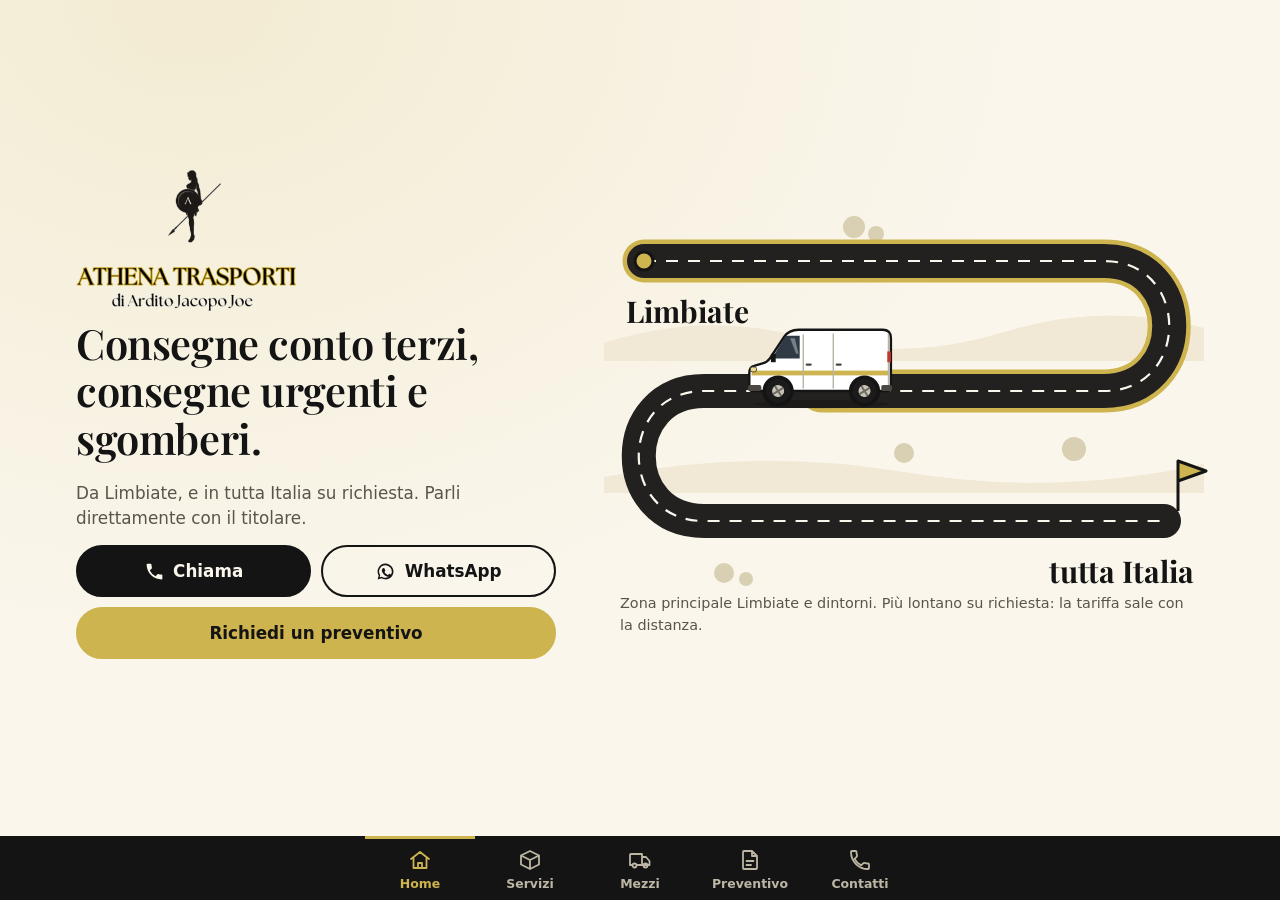
==== index.html @ 9a7c6301 "preventivo: il modulo va alla porta di JJA-VIS (nome, telefono o mail, consenso); se la porta non ri" ====
<!doctype html>
<html lang="it">
<head>
<meta charset="utf-8">
<meta name="viewport" content="width=device-width, initial-scale=1">
<title>Athena Trasporti — consegne, urgenze e sgomberi da Limbiate (MB)</title>
<meta name="description" content="Athena Trasporti di Ardito Jacopo Joe, Limbiate (MB): consegne conto terzi, consegne urgenti e sgomberi. Limbiate e dintorni; in tutta Italia su richiesta, sempre con preventivo. Chiama o scrivi su WhatsApp al 377 594 7995.">
<meta name="theme-color" content="#faf6ec">
<link rel="icon" href="img/icona-32.png" sizes="32x32" type="image/png">
<link rel="apple-touch-icon" href="img/icona-180.png">
<link rel="preload" href="font/playfair-display.woff2" as="font" type="font/woff2" crossorigin>
<link rel="stylesheet" href="css/stile.css">

<meta property="og:type" content="website">
<meta property="og:locale" content="it_IT">
<meta property="og:site_name" content="Athena Trasporti">
<meta property="og:title" content="Athena Trasporti — consegne, urgenze e sgomberi da Limbiate (MB)">
<meta property="og:description" content="Consegne conto terzi, consegne urgenti e sgomberi. Limbiate e dintorni; in tutta Italia su richiesta, con preventivo.">
<meta property="og:url" content="https://jjoeboy93.github.io/athena-trasporti/">
<meta property="og:image" content="https://jjoeboy93.github.io/athena-trasporti/img/logo.png">
<meta property="og:image:width" content="781">
<meta property="og:image:height" content="503">
<meta property="og:image:alt" content="Logo di Athena Trasporti di Ardito Jacopo Joe">

<script type="application/ld+json">
{
  "@context": "https://schema.org",
  "@type": "LocalBusiness",
  "name": "Athena Trasporti di Ardito Jacopo Joe",
  "alternateName": "Athena Trasporti",
  "description": "Consegne conto terzi, consegne urgenti e sgomberi. Zona principale Limbiate e dintorni; in tutta Italia su richiesta, con preventivo.",
  "url": "https://jjoeboy93.github.io/athena-trasporti/",
  "logo": "https://jjoeboy93.github.io/athena-trasporti/img/logo.png",
  "image": "https://jjoeboy93.github.io/athena-trasporti/img/mezzi-sprinter-panda.jpg",
  "telephone": "+39 377 594 7995",
  "email": "jja.athenatrasporti@gmail.com",
  "vatID": "09546240962",
  "founder": { "@type": "Person", "name": "Jacopo Joe Ardito" },
  "address": {
    "@type": "PostalAddress",
    "addressLocality": "Limbiate",
    "addressRegion": "MB",
    "addressCountry": "IT"
  },
  "areaServed": { "@type": "Country", "name": "Italia" },
  "knowsLanguage": "it"
}
</script>
<script>document.documentElement.classList.add("js");</script>
</head>
<body>

<main class="binario" id="binario">

<!-- HOME -->
<section class="scheda scheda-home" id="home" aria-labelledby="home-titolo">
  <div class="dentro">
   <div class="home-testo">
    <picture class="home-logo">
      <source srcset="img/logo.webp" type="image/webp">
      <img src="img/logo.png" width="781" height="503" alt="Athena Trasporti di Ardito Jacopo Joe">
    </picture>
    <h1 id="home-titolo">Consegne conto terzi, consegne urgenti e sgomberi.</h1>
    <p class="home-frase">Da Limbiate, e in tutta Italia su richiesta. Parli direttamente con il titolare.</p>
    <div class="azioni">
      <a class="pulsante pulsante-nero" href="tel:+393775947995">
        <svg aria-hidden="true" viewBox="0 0 24 24" class="icona"><path d="M6.6 10.8a15.1 15.1 0 0 0 6.6 6.6l2.2-2.2a1 1 0 0 1 1-.25 11.4 11.4 0 0 0 3.6.57 1 1 0 0 1 1 1V20a1 1 0 0 1-1 1A17 17 0 0 1 3 4a1 1 0 0 1 1-1h3.5a1 1 0 0 1 1 1c0 1.25.2 2.45.57 3.57a1 1 0 0 1-.25 1z"/></svg>
        Chiama
      </a>
      <a class="pulsante pulsante-bordo" href="https://wa.me/393775947995">
        <svg aria-hidden="true" viewBox="0 0 24 24" class="icona"><path d="M12 3a9 9 0 0 0-7.8 13.5L3 21l4.6-1.2A9 9 0 1 0 12 3zm0 1.8a7.2 7.2 0 1 1-3.7 13.4l-.3-.2-2.7.7.7-2.6-.2-.3A7.2 7.2 0 0 1 12 4.8zm-2.6 3.6c-.2 0-.5 0-.7.3-.3.3-.9.9-.9 2.2s1 2.6 1.1 2.8c.1.2 1.9 3 4.7 4.1 2.3.9 2.8.7 3.3.7.5-.1 1.6-.7 1.8-1.3.2-.6.2-1.2.2-1.3l-.4-.3-1.9-.9c-.3-.1-.4-.1-.6.1l-.8 1c-.2.2-.3.2-.6.1-.3-.1-1.1-.4-2.2-1.3-.8-.7-1.3-1.6-1.5-1.9-.2-.3 0-.4.1-.5l.4-.5.3-.5v-.5l-.9-2.1c-.2-.5-.4-.5-.6-.5h-.5z"/></svg>
        WhatsApp
      </a>
      <a class="pulsante pulsante-oro azione-larga" href="#preventivo">Richiedi un preventivo</a>
    </div>
   </div>

    <figure class="strada">
      <svg class="strada-disegno" viewBox="0 0 600 400" role="img" aria-labelledby="strada-desc">
        <desc id="strada-desc">Disegno di un furgone bianco che percorre una strada da Limbiate a tutta Italia.</desc>
        <g class="paesaggio" aria-hidden="true">
          <path d="M0 152 Q100 120 200 146 T400 141 T600 137 V170 H0Z"/>
          <path d="M0 286 Q150 256 300 281 T600 273 V302 H0Z"/>
          <g class="alberi">
            <circle cx="250" cy="36" r="11"/><circle cx="272" cy="43" r="8"/>
            <circle cx="300" cy="262" r="10"/><circle cx="470" cy="258" r="12"/>
            <circle cx="120" cy="382" r="10"/><circle cx="142" cy="388" r="7"/>
          </g>
        </g>
        <path id="percorso-oro" class="strada-oro" d="M40 70 H500 C587 70 587 200 500 200 H100 C13 200 13 330 100 330 H560"/>
        <path class="strada-asfalto" d="M40 70 H500 C587 70 587 200 500 200 H100 C13 200 13 330 100 330 H560"/>
        <path id="percorso" class="strada-mezzeria" d="M40 70 H500 C587 70 587 200 500 200 H100 C13 200 13 330 100 330 H560"/>
        <g class="tappa" aria-hidden="true">
          <circle cx="40" cy="70" r="9"/>
          <text x="22" y="132" class="tappa-nome">Limbiate</text>
        </g>
        <g class="tappa" aria-hidden="true">
          <path d="M574 320 V270 l28 10 -28 10" class="bandiera"/>
          <text x="590" y="392" text-anchor="end" class="tappa-nome">tutta Italia</text>
        </g>
        <!-- il furgone: disegno generico, senza marchi -->
        <g id="furgone" transform="translate(300 70)">
          <g id="furgone-verso">
            <g id="furgone-disegno" transform="translate(0 12) scale(1.2)">
              <ellipse cx="0" cy="1" rx="56" ry="3.5" class="ombra"/>
              <path class="carrozzeria" d="M-58 -13 V-54 Q-58 -61 -51 -61 H19 Q27 -61 31 -55 L43 -37 Q45 -34 49 -33 L56 -31 Q60 -30 60 -25 V-13 Q60 -10 57 -10 H-55 Q-58 -10 -58 -13Z"/>
              <path class="vetro" d="M18 -56 H28 Q30 -56 31 -54 L40 -39 Q41 -37 39 -37 H18Z"/>
              <path class="riflesso" d="M22 -54 L26 -54 L21 -41 L19 -41Z"/>
              <rect class="fascia" x="-56" y="-27" width="114" height="4"/>
              <path class="linee" d="M15 -57 V-12 M-10 -58 V-12 M-56 -58 V-12"/>
              <rect class="maniglia" x="8" y="-33" width="5" height="2" rx="1"/>
              <rect class="maniglia" x="-17" y="-33" width="5" height="2" rx="1"/>
              <path class="specchio" d="M38 -41 h4 v7 h-4z"/>
              <rect class="faro" x="54" y="-30" width="5" height="4" rx="1.5"/>
              <rect class="fanale" x="-58" y="-43" width="3" height="9"/>
              <rect class="paraurti" x="50" y="-15" width="11" height="5" rx="1.5"/>
              <rect class="paraurti" x="-59" y="-15" width="9" height="5" rx="1.5"/>
              <circle class="passaruota" cx="-36" cy="-10" r="13"/>
              <circle class="passaruota" cx="36" cy="-10" r="13"/>
              <g class="ruota" id="ruota-dietro" transform="translate(-36 -10)">
                <circle r="10"/><circle r="5" class="cerchio"/><path d="M0 -5 V5 M-5 0 H5" class="raggi"/>
              </g>
              <g class="ruota" id="ruota-davanti" transform="translate(36 -10)">
                <circle r="10"/><circle r="5" class="cerchio"/><path d="M0 -5 V5 M-5 0 H5" class="raggi"/>
              </g>
            </g>
          </g>
        </g>
      </svg>
      <figcaption>Zona principale Limbiate e dintorni. Più lontano su richiesta: la tariffa sale con la distanza.</figcaption>
    </figure>
  </div>
</section>

<!-- SERVIZI -->
<section class="scheda" id="servizi" aria-labelledby="servizi-titolo">
  <div class="dentro">
    <h2 id="servizi-titolo">Servizi</h2>
    <div class="servizi">
      <details class="servizio">
        <summary>
          <svg class="servizio-icona" viewBox="0 0 24 24" aria-hidden="true"><path d="M3 7.5 12 3l9 4.5v9L12 21l-9-4.5z M3 7.5l9 4.5 9-4.5 M12 12v9 M7.5 5.3l9 4.5"/></svg>
          <span class="servizio-testo"><strong>Consegne conto terzi</strong>Per aziende e committenti: consegne singole o continuative, anche in appalto.</span>
        </summary>
        <p>Si concordano giri, tempi e prezzo, e il referente resta sempre lo stesso.</p>
      </details>
      <details class="servizio">
        <summary>
          <svg class="servizio-icona" viewBox="0 0 24 24" aria-hidden="true"><path d="M13 2 4 14h7l-1 8 9-12h-7z"/></svg>
          <span class="servizio-testo"><strong>Consegne urgenti</strong>Quando una consegna non può aspettare.</span>
        </summary>
        <p>Il modo più rapido è telefonare: si capisce subito cosa c'è da portare, dove e con quale mezzo. <a class="collegamento" href="tel:+393775947995">Chiama il 377 594 7995</a></p>
      </details>
      <details class="servizio">
        <summary>
          <svg class="servizio-icona" viewBox="0 0 24 24" aria-hidden="true"><path d="M4 7h16 M9 7V4h6v3 M6 7l1 13h10l1-13 M10 11v6 M14 11v6"/></svg>
          <span class="servizio-testo"><strong>Sgomberi</strong>Cantine, solai, appartamenti e locali da liberare.</span>
        </summary>
        <p>Per privati e attività: si guarda cosa c'è da caricare e si concorda un preventivo prima di cominciare.</p>
      </details>
    </div>

    <div class="perche">
      <h3>Perché affidarsi</h3>
      <dl class="motivi">
        <dt>Gestore dei trasporti</dt>
        <dd>Il titolare, Jacopo Joe Ardito, ha la capacità professionale per il trasporto merci su strada, nazionale e internazionale.</dd>
        <dt>Parli direttamente con lui</dt>
        <dd>Al telefono e su WhatsApp risponde il titolare, la stessa persona che organizza il trasporto.</dd>
        <dt>In tutta Italia</dt>
        <dd>Zona principale Limbiate e dintorni; più lontano su richiesta, con un preventivo chiaro.</dd>
        <dt>Due mezzi</dt>
        <dd>Un furgone grande a tetto alto e una Fiat Panda per le consegne piccole e rapide.</dd>
      </dl>
      <p class="motivo-jjavis">Il titolare organizza il lavoro con JJA-VIS, l'assistente che sviluppa lui stesso.</p>
    </div>
  </div>
</section>

<!-- MEZZI -->
<section class="scheda" id="mezzi" aria-labelledby="mezzi-titolo">
  <div class="dentro">
    <h2 id="mezzi-titolo">Mezzi</h2>
    <picture class="mezzi-foto">
      <source srcset="img/mezzi-sprinter-panda.webp" type="image/webp">
      <img src="img/mezzi-sprinter-panda.jpg" width="1080" height="1440" loading="lazy" decoding="async"
           alt="I due mezzi di Athena Trasporti visti di fronte, parcheggiati uno accanto all'altro: a sinistra la Fiat Panda bianca, a destra il furgone Mercedes Sprinter bianco a tetto alto.">
    </picture>
    <dl class="mezzi">
      <dt>Mercedes Sprinter, tetto alto</dt>
      <dd>Il furgone grande, per i carichi voluminosi e gli sgomberi fuori Milano.</dd>
      <dt>Fiat Panda</dt>
      <dd>Per le consegne piccole e rapide, anche dentro Milano.</dd>
    </dl>
    <div class="avviso" role="note">
      <p class="avviso-titolo">A Milano città: solo carichi piccoli</p>
      <p>Lo Sprinter è Euro 5 diesel e, per i limiti alle emissioni, <strong>non entra a Milano</strong>. In città si consegna con la Panda.</p>
    </div>

    <h3 class="come-titolo">Come si lavora</h3>
    <ol class="passi">
      <li><strong>Chiedi</strong>Chiama, scrivi su WhatsApp o compila il preventivo.</li>
      <li><strong>Preventivo</strong>Ricevi il prezzo prima di partire.</li>
      <li><strong>Consegna</strong>Si parte con il mezzo adatto al carico.</li>
    </ol>
  </div>
</section>

<!-- PREVENTIVO -->
<section class="scheda" id="preventivo" aria-labelledby="preventivo-titolo">
  <div class="dentro">
    <h2 id="preventivo-titolo">Richiedi un preventivo</h2>
    <p class="spiega">Compila: controllo io il percorso e ti mando il prezzo su WhatsApp o per mail, prima di partire.</p>

    <form class="modulo" id="modulo" action="mailto:jja.athenatrasporti@gmail.com" method="post" enctype="text/plain">
      <fieldset class="scelte">
        <legend>Servizio</legend>
        <label><input type="radio" name="servizio" value="Consegna conto terzi" required><span>Conto terzi</span></label>
        <label><input type="radio" name="servizio" value="Consegna urgente"><span>Urgente</span></label>
        <label><input type="radio" name="servizio" value="Sgombero"><span>Sgombero</span></label>
      </fieldset>
      <div class="campi-due">
        <label class="campo">Da dove
          <input type="text" name="da" autocomplete="off" placeholder="es. Limbiate" required>
        </label>
        <label class="campo">A dove
          <input type="text" name="a" autocomplete="off" placeholder="es. Monza">
        </label>
      </div>
      <label class="campo">Quando
        <input type="text" name="quando" autocomplete="off" placeholder="es. domani mattina, entro venerdì">
      </label>
      <label class="campo">Note
        <textarea name="note" rows="2" placeholder="Cosa c'è da trasportare, piani, ingombri…"></textarea>
      </label>
      <label class="campo">Il tuo nome
        <input type="text" name="nome" autocomplete="name" required>
      </label>
      <div class="campi-due">
        <label class="campo">Telefono (WhatsApp)
          <input type="tel" name="telefono" autocomplete="tel" inputmode="tel" placeholder="es. 333 123 4567">
        </label>
        <label class="campo">oppure mail
          <input type="email" name="mail" autocomplete="email">
        </label>
      </div>
      <label class="consenso"><input type="checkbox" name="consenso" required> <span>Usate i miei dati solo per mandarmi questo preventivo.</span></label>
      <label class="trappola" aria-hidden="true">Sito <input type="text" name="sito" tabindex="-1" autocomplete="off"></label>

      <noscript><p class="nota-nojs">JavaScript è disattivato: il pulsante apre la tua mail con i dati del modulo.</p></noscript>

      <div class="invio">
        <button type="submit" class="pulsante pulsante-oro">Chiedi il preventivo</button>
        <svg class="strada-mini" viewBox="0 0 480 44" aria-hidden="true" focusable="false">
          <line x1="0" y1="40" x2="480" y2="40" class="mini-linea"/>
          <g class="mini-furgone"><use href="#furgone-disegno" transform="translate(40 36) scale(.34)"/></g>
        </svg>
      </div>
      <p class="esito" id="esito" role="status" aria-live="polite"></p>
    </form>

    <p class="oppure">oppure scrivi a <a class="collegamento" href="mailto:jja.athenatrasporti@gmail.com">jja.athenatrasporti@gmail.com</a></p>
  </div>
</section>

<!-- CONTATTI -->
<section class="scheda scheda-contatti" id="contatti" aria-labelledby="contatti-titolo">
  <div class="dentro">
    <h2 id="contatti-titolo">Contatti</h2>
    <div class="azioni">
      <a class="pulsante pulsante-nero" href="tel:+393775947995">
        <svg aria-hidden="true" viewBox="0 0 24 24" class="icona"><path d="M6.6 10.8a15.1 15.1 0 0 0 6.6 6.6l2.2-2.2a1 1 0 0 1 1-.25 11.4 11.4 0 0 0 3.6.57 1 1 0 0 1 1 1V20a1 1 0 0 1-1 1A17 17 0 0 1 3 4a1 1 0 0 1 1-1h3.5a1 1 0 0 1 1 1c0 1.25.2 2.45.57 3.57a1 1 0 0 1-.25 1z"/></svg>
        Chiama
      </a>
      <a class="pulsante pulsante-bordo" href="https://wa.me/393775947995">
        <svg aria-hidden="true" viewBox="0 0 24 24" class="icona"><path d="M12 3a9 9 0 0 0-7.8 13.5L3 21l4.6-1.2A9 9 0 1 0 12 3zm0 1.8a7.2 7.2 0 1 1-3.7 13.4l-.3-.2-2.7.7.7-2.6-.2-.3A7.2 7.2 0 0 1 12 4.8zm-2.6 3.6c-.2 0-.5 0-.7.3-.3.3-.9.9-.9 2.2s1 2.6 1.1 2.8c.1.2 1.9 3 4.7 4.1 2.3.9 2.8.7 3.3.7.5-.1 1.6-.7 1.8-1.3.2-.6.2-1.2.2-1.3l-.4-.3-1.9-.9c-.3-.1-.4-.1-.6.1l-.8 1c-.2.2-.3.2-.6.1-.3-.1-1.1-.4-2.2-1.3-.8-.7-1.3-1.6-1.5-1.9-.2-.3 0-.4.1-.5l.4-.5.3-.5v-.5l-.9-2.1c-.2-.5-.4-.5-.6-.5h-.5z"/></svg>
        WhatsApp
      </a>
    </div>
    <dl class="contatti-lista">
      <dt>Telefono e WhatsApp</dt>
      <dd><a href="tel:+393775947995">377 594 7995</a></dd>
      <dt>Mail</dt>
      <dd><a href="mailto:jja.athenatrasporti@gmail.com">jja.athenatrasporti@gmail.com</a></dd>
      <dt>Zona</dt>
      <dd>Limbiate e dintorni; in tutta Italia su richiesta, con preventivo</dd>
    </dl>

    <footer class="piede">
      <picture>
        <source srcset="img/logo-chiaro.webp" type="image/webp">
        <img src="img/logo-chiaro.png" width="781" height="503" loading="lazy" decoding="async" alt="Athena Trasporti di Ardito Jacopo Joe" class="piede-logo">
      </picture>
      <p><strong>Athena Trasporti di Ardito Jacopo Joe</strong><br>Limbiate (MB)<br>P.IVA 09546240962</p>
      <p class="piede-piccolo">Nessun cookie, nessun tracciamento.<br>Sito realizzato da <a href="https://jjoeboy93.github.io/JJA-VIS/">JJA-VIS</a></p>
    </footer>
  </div>
</section>

</main>

<nav class="barra" id="barra" aria-label="Schede">
  <a href="#home" data-scheda="home">
    <svg viewBox="0 0 24 24" aria-hidden="true"><path d="M3 11 12 4l9 7 M5.5 9.5V20h13V9.5 M10 20v-5h4v5"/></svg>
    <span>Home</span>
  </a>
  <a href="#servizi" data-scheda="servizi">
    <svg viewBox="0 0 24 24" aria-hidden="true"><path d="M3 7.5 12 3l9 4.5v9L12 21l-9-4.5z M3 7.5l9 4.5 9-4.5 M12 12v9"/></svg>
    <span>Servizi</span>
  </a>
  <a href="#mezzi" data-scheda="mezzi">
    <svg viewBox="0 0 24 24" aria-hidden="true"><path d="M2 17V7a1 1 0 0 1 1-1h11v11 M14 9h4l3.5 4v4H14 M2 17h2 M9 17h6 M20 17h1.5"/><circle cx="6.5" cy="17.5" r="2"/><circle cx="17.5" cy="17.5" r="2"/></svg>
    <span>Mezzi</span>
  </a>
  <a href="#preventivo" data-scheda="preventivo">
    <svg viewBox="0 0 24 24" aria-hidden="true"><path d="M14 3H6a1 1 0 0 0-1 1v16a1 1 0 0 0 1 1h12a1 1 0 0 0 1-1V8z M14 3v5h5 M8.5 13h7 M8.5 17h4.5"/></svg>
    <span>Preventivo</span>
  </a>
  <a href="#contatti" data-scheda="contatti">
    <svg viewBox="0 0 24 24" aria-hidden="true"><path d="M6.6 10.8a15.1 15.1 0 0 0 6.6 6.6l2.2-2.2a1 1 0 0 1 1-.25 11.4 11.4 0 0 0 3.6.57 1 1 0 0 1 1 1V20a1 1 0 0 1-1 1A17 17 0 0 1 3 4a1 1 0 0 1 1-1h3.5a1 1 0 0 1 1 1c0 1.25.2 2.45.57 3.57a1 1 0 0 1-.25 1z"/></svg>
    <span>Contatti</span>
  </a>
</nav>

<script src="js/sito.js" defer></script>
</body>
</html>
---- css/stile.css ----
/* Athena Trasporti — avorio, nero e l'oro del logo. Cinque schede, una alla volta. */

@font-face {
  font-family: "Playfair Display";
  src: url("../font/playfair-display.woff2") format("woff2");
  font-weight: 400 900;
  font-style: normal;
  font-display: swap;
}

:root {
  --avorio: #faf6ec;
  --avorio-scuro: #f1e9d6;
  --carta: #fffdf7;
  --nero: #141414;
  --nero-tenue: #232120;
  --oro: #cdb44e;          /* preso dal logo */
  --oro-testo: #7a6116;    /* oro scurito, leggibile su avorio */
  --testo: #2a2724;
  --testo-tenue: #5a554b;
  --chiaro-su-scuro: #e9e3d3;
  --chiaro-tenue: #bdb6a4;
  --titoli: "Playfair Display", Georgia, "Times New Roman", serif;
  --corpo: system-ui, -apple-system, "Segoe UI", Roboto, "Helvetica Neue", Arial, sans-serif;
  --raggio: 14px;
  --barra: calc(64px + env(safe-area-inset-bottom));
}

*, *::before, *::after { box-sizing: border-box; }

html { -webkit-text-size-adjust: 100%; }

body {
  margin: 0;
  background: var(--avorio);
  color: var(--testo);
  font-family: var(--corpo);
  font-size: 1rem;
  line-height: 1.5;
  padding-bottom: var(--barra);
}

img { max-width: 100%; height: auto; display: block; }

h1, h2, h3 {
  font-family: var(--titoli);
  color: var(--nero);
  line-height: 1.15;
  margin: 0 0 .45em;
  font-weight: 600;
}
h1 { font-size: clamp(1.7rem, 7.4vw, 2.6rem); letter-spacing: -.01em; }
h2 { font-size: clamp(1.6rem, 6.6vw, 2.2rem); }
h3 { font-size: 1.25rem; }
p { margin: 0 0 .8em; }

a { color: var(--oro-testo); }
a:focus-visible, button:focus-visible, input:focus-visible, textarea:focus-visible, summary:focus-visible {
  outline: 3px solid var(--oro);
  outline-offset: 2px;
}

/* ---------- Le schede ---------- */

.scheda { padding: 20px 0 28px; }
.scheda + .scheda { border-top: 1px solid rgba(122, 97, 22, .2); }  /* senza JS: una sotto l'altra */
.dentro { max-width: 680px; margin: 0 auto; padding: 0 16px; }

/* Con JavaScript: un binario orizzontale, una scheda alla volta, si scorre col dito */
.js body { overflow: hidden; padding-bottom: 0; }
.js .binario {
  position: fixed; top: 0; left: 0; right: 0; bottom: var(--barra);
  display: flex;
  overflow-x: auto; overflow-y: hidden;
  scroll-snap-type: x mandatory;
  overscroll-behavior-x: contain;
  scrollbar-width: none;
}
.js .binario::-webkit-scrollbar { display: none; }
.js .scheda {
  flex: 0 0 100%;
  height: 100%;
  overflow-y: auto;
  overscroll-behavior-y: contain;
  scroll-snap-align: start;
  scroll-snap-stop: always;
}
.js .scheda + .scheda { border-top: 0; }
.scheda:focus { outline: none; }

/* La barra delle schede, come un'app */
.barra {
  position: fixed; left: 0; right: 0; bottom: 0; z-index: 10;
  display: flex;
  height: var(--barra);
  padding-bottom: env(safe-area-inset-bottom);
  background: var(--nero);
  overflow-x: auto;
  scrollbar-width: none;
}
.barra::-webkit-scrollbar { display: none; }
.barra a {
  flex: 1 0 76px;
  display: flex; flex-direction: column; align-items: center; justify-content: center; gap: 3px;
  min-height: 64px; padding: 6px 4px 4px;
  color: var(--chiaro-tenue);
  text-decoration: none;
  font-size: .78rem; font-weight: 600;
  border-top: 3px solid transparent;
}
.barra svg { width: 24px; height: 24px; fill: none; stroke: currentColor; stroke-width: 1.8; stroke-linecap: round; stroke-linejoin: round; }
.barra a[aria-current="true"] { color: var(--oro); border-top-color: var(--oro); }
.barra a:focus-visible { outline-offset: -3px; }
@media (min-width: 720px) { .barra { justify-content: center; } .barra a { flex: 0 0 110px; } }

/* ---------- Pulsanti: almeno 48 px, comodi al pollice ---------- */
.pulsante {
  display: inline-flex; align-items: center; justify-content: center; gap: .5em;
  min-height: 52px; padding: 12px 20px;
  border-radius: 999px; border: 2px solid var(--nero);
  font: 600 1.05rem/1.2 var(--corpo);
  text-decoration: none; cursor: pointer;
}
.pulsante:active { transform: translateY(1px); }
.pulsante-nero { background: var(--nero); color: var(--avorio); }
.pulsante-bordo { background: transparent; color: var(--nero); }
.pulsante-oro { background: var(--oro); color: var(--nero); border-color: var(--oro); }
.icona { width: 1.25em; height: 1.25em; fill: currentColor; }
.azioni { display: grid; grid-template-columns: 1fr 1fr; gap: 10px; }
.azione-larga { grid-column: 1 / -1; }
.collegamento { font-weight: 600; text-underline-offset: 3px; display: inline-block; padding: 10px 0; }

/* ---------- HOME ---------- */
.scheda-home {
  background:
    radial-gradient(ellipse at 15% 0%, rgba(205, 180, 78, .16), transparent 55%),
    var(--avorio);
}
.scheda-home .dentro { text-align: center; }
.home-logo img { width: 160px; margin: 0 auto 8px; }
.home-frase { color: var(--testo-tenue); font-size: 1.05rem; margin-bottom: 14px; }

.strada { margin: 8px -16px 0; }
.strada-disegno { width: 100%; height: auto; display: block; overflow: visible; }
.strada figcaption { font-size: .9rem; color: var(--testo-tenue); padding: 2px 16px 0; }
@media (min-width: 712px) { .strada { margin-left: 0; margin-right: 0; } }
/* schermi larghi: testo a sinistra, strada a destra, tutto in una schermata */
@media (min-width: 900px) {
  .scheda-home .dentro {
    max-width: 1160px; min-height: 100%;
    display: grid; grid-template-columns: minmax(0, 1fr) minmax(0, 1.25fr); gap: 48px; align-items: center;
    text-align: left;
  }
  .scheda-home .home-logo img { width: 220px; margin-left: 0; }
  .scheda-home .strada { margin: 0; }
}

.paesaggio path { fill: var(--avorio-scuro); }
.paesaggio .alberi circle { fill: #d9cfb2; }
.strada-asfalto { fill: none; stroke: var(--nero-tenue); stroke-width: 34; stroke-linecap: round; stroke-linejoin: round; }
.strada-mezzeria { fill: none; stroke: var(--avorio); stroke-width: 2.2; stroke-dasharray: 12 10; }
.strada-oro { fill: none; stroke: var(--oro); stroke-width: 43; stroke-linecap: round; opacity: 0; }
.anima .strada-oro { opacity: 1; }
.tappa circle { fill: var(--oro); stroke: var(--nero); stroke-width: 3; }
.tappa .bandiera { fill: var(--oro); stroke: var(--nero); stroke-width: 3; stroke-linejoin: round; }
.tappa-nome { font-family: var(--titoli); font-weight: 700; font-size: 30px; fill: var(--nero); }

.carrozzeria { fill: #fff; stroke: var(--nero); stroke-width: 2; stroke-linejoin: round; }
.vetro { fill: #2f3a44; }
.riflesso { fill: rgba(255, 255, 255, .35); }
.fascia { fill: var(--oro); }
.linee { fill: none; stroke: #b9b4a8; stroke-width: 1.2; }
.maniglia, .paraurti { fill: #4b4843; }
.specchio { fill: var(--nero); }
.faro { fill: #f3dd8a; stroke: #4b4843; stroke-width: .8; }
.fanale { fill: #c0392b; }
.passaruota { fill: var(--nero); }
.ruota > circle:first-child { fill: #1b1b1b; }
.ruota .cerchio { fill: #c9c4b8; }
.ruota .raggi { stroke: #6d6a63; stroke-width: 1.6; }
.ombra { fill: rgba(0, 0, 0, .18); }

/* ---------- SERVIZI ---------- */
.servizi { border-top: 1px solid rgba(20, 20, 20, .12); }
.servizio { border-bottom: 1px solid rgba(20, 20, 20, .12); }
.servizio summary {
  display: flex; align-items: center; gap: 14px;
  min-height: 64px; padding: 12px 0;
  cursor: pointer; list-style: none;
}
.servizio summary::-webkit-details-marker { display: none; }
.servizio summary::after {
  content: ""; flex: 0 0 10px; height: 10px; margin-right: 4px;
  border-right: 2px solid var(--oro-testo); border-bottom: 2px solid var(--oro-testo);
  transform: rotate(45deg) translateY(-3px);
}
.servizio[open] summary::after { transform: rotate(-135deg); }
.servizio-icona {
  flex: 0 0 44px; height: 44px; padding: 10px;
  border-radius: 50%; background: var(--nero);
  fill: none; stroke: var(--oro); stroke-width: 1.8; stroke-linecap: round; stroke-linejoin: round;
}
.servizio-testo { flex: 1; color: var(--testo-tenue); font-size: .95rem; line-height: 1.4; }
.servizio-testo strong { display: block; font: 600 1.15rem/1.25 var(--titoli); color: var(--nero); margin-bottom: 2px; }
.servizio p { margin: -4px 0 14px 58px; }
.servizio .collegamento { padding: 6px 0; }

.perche {
  margin: 22px -16px 0;
  padding: 20px 16px 6px;
  background: var(--nero); color: var(--chiaro-su-scuro);
}
.perche h3 { color: var(--avorio); }
.motivi { margin: 0; }
.motivi dt { font: 600 1.05rem/1.3 var(--titoli); color: var(--oro); margin-top: 12px; }
.motivi dt:first-child { margin-top: 0; }
.motivi dd { margin: 2px 0 0; font-size: .95rem; }
.motivo-jjavis { margin: 16px 0 12px; padding-top: 12px; border-top: 1px solid rgba(233, 227, 211, .18); font-size: .88rem; color: var(--chiaro-tenue); }
@media (min-width: 712px) { .perche { margin-left: 0; margin-right: 0; border-radius: var(--raggio); padding-left: 22px; padding-right: 22px; } }

/* ---------- MEZZI ---------- */
.mezzi-foto img {
  width: 100%; aspect-ratio: 16 / 10; object-fit: cover; object-position: 50% 44%;
  border-radius: var(--raggio);
}
.mezzi { margin: 14px 0 0; }
.mezzi dt { font: 600 1.1rem/1.3 var(--titoli); color: var(--nero); margin-top: 8px; }
.mezzi dd { margin: 0; color: var(--testo-tenue); }
.avviso {
  margin-top: 14px;
  background: var(--nero); color: var(--chiaro-su-scuro);
  border-radius: var(--raggio);
  border-left: 6px solid var(--oro);
  padding: 14px 16px 4px;
}
.avviso-titolo { font: 600 1.12rem/1.3 var(--titoli); color: var(--oro); margin-bottom: 4px; }
.avviso strong { color: var(--avorio); }
.avviso p:last-child { margin-bottom: 10px; }

.come-titolo { margin-top: 22px; }
.passi { list-style: none; padding: 0; margin: 0; display: grid; grid-template-columns: repeat(3, 1fr); gap: 10px; counter-reset: passo; }
.passi li { counter-increment: passo; font-size: .88rem; line-height: 1.35; color: var(--testo-tenue); }
.passi li::before {
  content: counter(passo);
  display: grid; place-items: center;
  width: 36px; height: 36px; border-radius: 50%; margin-bottom: 6px;
  background: var(--nero); color: var(--oro);
  font: 700 1.1rem/1 var(--titoli); font-variant-numeric: lining-nums;
}
.passi strong { display: block; color: var(--nero); font-size: .98rem; margin-bottom: 2px; }

/* ---------- PREVENTIVO ---------- */
.spiega { color: var(--testo-tenue); }
.modulo { display: grid; gap: 12px; }
.scelte { border: 0; padding: 0; margin: 0; display: grid; grid-template-columns: repeat(3, 1fr); gap: 8px; }
.scelte legend { font-weight: 600; margin-bottom: 6px; padding: 0; }
.scelte label { position: relative; }
.scelte input { position: absolute; opacity: 0; inset: 0; width: 100%; height: 100%; margin: 0; cursor: pointer; }
.scelte span {
  display: flex; align-items: center; justify-content: center; text-align: center;
  min-height: 50px; padding: 6px 4px;
  border: 1.5px solid rgba(20, 20, 20, .4); border-radius: 12px;
  background: var(--carta); font-weight: 600; font-size: .95rem;
}
.scelte input:checked + span { background: var(--nero); color: var(--avorio); border-color: var(--nero); box-shadow: inset 0 -3px 0 var(--oro); }
.scelte input:focus-visible + span { outline: 3px solid var(--oro); outline-offset: 2px; }
.campo { display: grid; gap: 4px; font-weight: 600; font-size: .95rem; }
.campo input, .campo textarea {
  font: 400 1rem/1.4 var(--corpo);
  color: var(--nero);
  min-height: 48px; padding: 11px 12px;
  border: 1.5px solid rgba(20, 20, 20, .35); border-radius: 10px;
  background: var(--carta); width: 100%;
}
.campo textarea { resize: vertical; }
.campi-due { display: grid; grid-template-columns: 1fr 1fr; gap: 10px; }

.invio { display: grid; gap: 4px; }
.invio .pulsante { width: 100%; }
.strada-mini { width: 100%; height: auto; overflow: hidden; display: block; }
.mini-linea { stroke: var(--nero-tenue); stroke-width: 3; stroke-dasharray: 10 8; }
.mini-furgone { transition: transform .8s cubic-bezier(.55, 0, .8, .4), opacity .2s ease .6s; }
.parte .mini-furgone { transform: translateX(480px); opacity: 0; }
.esito:empty { display: none; }
.esito { margin: 0; font-weight: 600; }
.nota-nojs { margin: 0; font-size: .92rem; color: var(--testo-tenue); }
.oppure { margin: 10px 0 0; }

/* ---------- CONTATTI ---------- */
.scheda-contatti .azioni .pulsante { min-height: 60px; font-size: 1.12rem; }
.contatti-lista { margin: 18px 0 22px; }
.js .scheda-contatti { display: flex; flex-direction: column; }
.js .scheda-contatti .dentro { flex: 1 0 auto; width: 100%; display: flex; flex-direction: column; }
.js .scheda-contatti .piede { margin-top: auto; }   /* il piè di pagina in fondo alla scheda */
.contatti-lista dt { font-size: .85rem; color: var(--testo-tenue); margin-top: 12px; }
.contatti-lista dd { margin: 0; padding-bottom: 10px; border-bottom: 1px solid rgba(20, 20, 20, .1); overflow-wrap: anywhere; }
.contatti-lista a { font-weight: 600; font-size: 1.08rem; display: inline-block; padding: 8px 0 2px; }

.piede {
  margin: 0 -16px -28px;
  padding: 22px 16px 26px;
  background: var(--nero); color: var(--chiaro-su-scuro);
  font-size: .95rem;
  display: grid; grid-template-columns: 120px 1fr; gap: 6px 18px; align-items: center;
}
.piede-logo { width: 120px; }
.piede p { margin: 0; }
.piede strong { color: var(--avorio); }
.piede a { color: var(--oro); display: inline-block; padding: 8px 0; }
.piede-piccolo { grid-column: 1 / -1; color: var(--chiaro-tenue); font-size: .88rem; margin-top: 8px !important; }
@media (min-width: 712px) { .piede { margin-left: 0; margin-right: 0; border-radius: var(--raggio) var(--raggio) 0 0; } }

/* Movimento ridotto: niente animazioni né cambi di scheda animati; la strada resta un disegno fermo */
@media (prefers-reduced-motion: reduce) {
  html, .binario, .barra { scroll-behavior: auto !important; }
  *, *::before, *::after { animation: none !important; transition: none !important; }
  .anima .strada-oro { opacity: 0; }
  .parte .mini-furgone { transform: none; opacity: 1; }
}

/* il consenso e la trappola per i robot (27 settembre) */
.consenso { display: flex; gap: 8px; align-items: flex-start; font-size: .9rem; line-height: 1.35; }
.consenso input { margin-top: 3px; width: 18px; height: 18px; flex: none; }
.trappola { position: absolute; left: -9999px; width: 1px; height: 1px; overflow: hidden; }
.modulo button[disabled] { opacity: .6; }
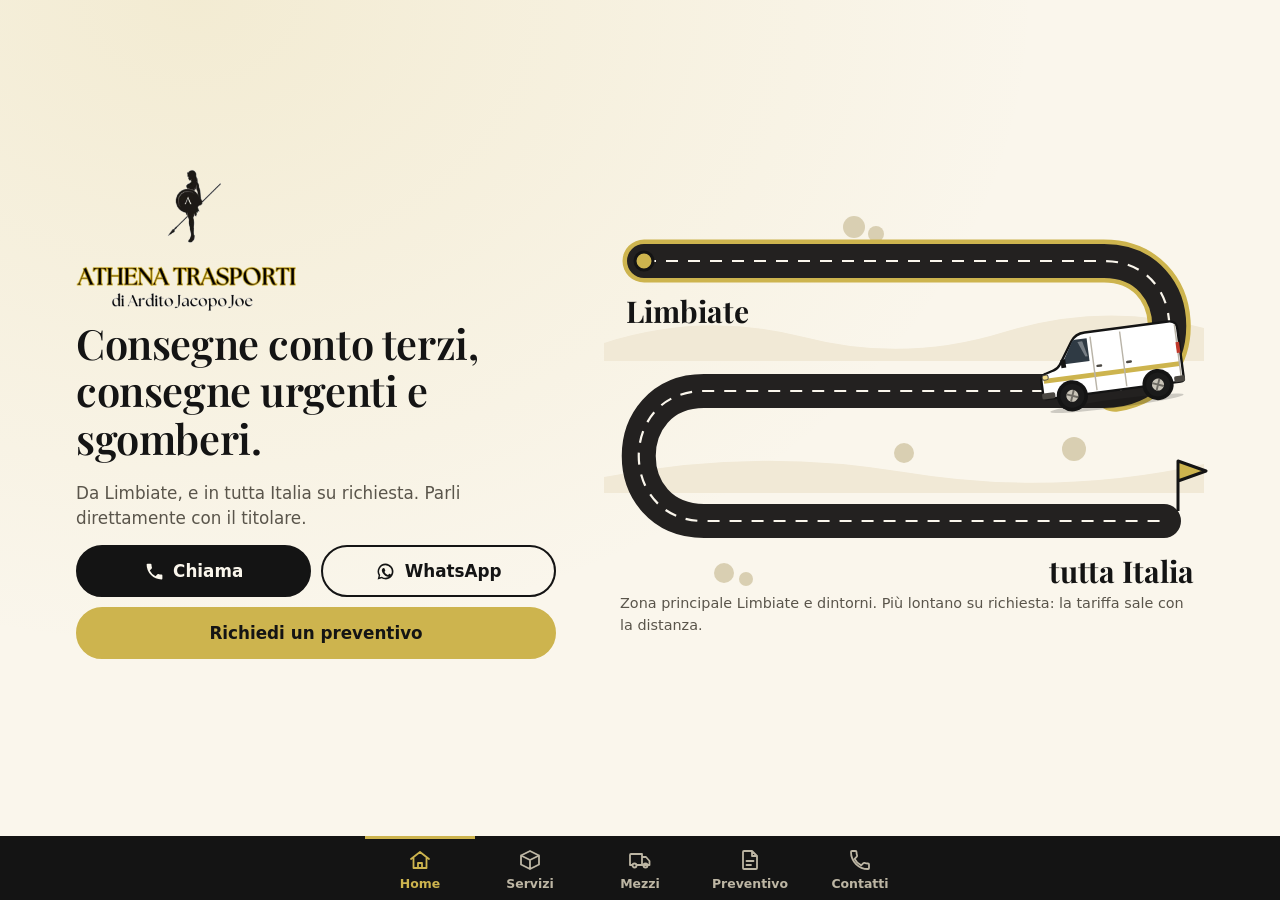
==== commit 82579deb: "preventivo: campo «Altre tappe», una per riga" ====
--- a/index.html
+++ b/index.html
@@ -227,6 +227,9 @@
           <input type="text" name="a" autocomplete="off" placeholder="es. Monza">
         </label>
       </div>
+      <label class="campo">Altre tappe (facoltativo, una per riga)
+        <textarea name="tappe" rows="1" placeholder="es. Bergamo"></textarea>
+      </label>
       <label class="campo">Quando
         <input type="text" name="quando" autocomplete="off" placeholder="es. domani mattina, entro venerdì">
       </label>
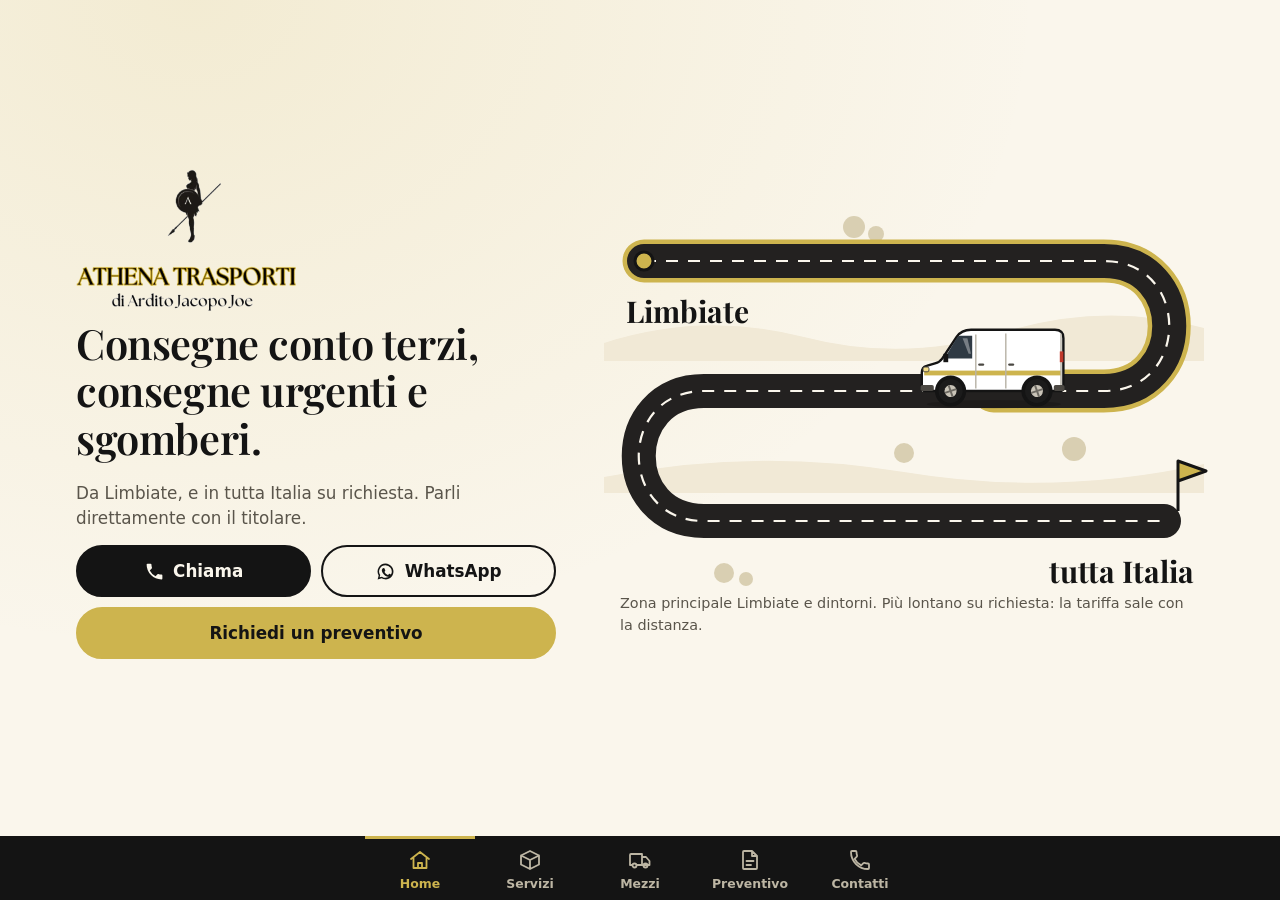
==== commit 266f686b: "preventivo: «Quanto è grande?» — sta in un'auto / serve un furgone / non so; con lo sgombero solo fu" ====
--- a/index.html
+++ b/index.html
@@ -219,6 +219,12 @@
         <label><input type="radio" name="servizio" value="Consegna urgente"><span>Urgente</span></label>
         <label><input type="radio" name="servizio" value="Sgombero"><span>Sgombero</span></label>
       </fieldset>
+      <fieldset class="scelte" id="ingombro">
+        <legend>Quanto è grande?</legend>
+        <label><input type="radio" name="ingombro" value="auto"><span>Sta in un'auto</span></label>
+        <label><input type="radio" name="ingombro" value="furgone"><span>Serve un furgone</span></label>
+        <label><input type="radio" name="ingombro" value="nonso" checked><span>Non so</span></label>
+      </fieldset>
       <div class="campi-due">
         <label class="campo">Da dove
           <input type="text" name="da" autocomplete="off" placeholder="es. Limbiate" required>
--- a/css/stile.css
+++ b/css/stile.css
@@ -323,3 +323,6 @@
 .consenso input { margin-top: 3px; width: 18px; height: 18px; flex: none; }
 .trappola { position: absolute; left: -9999px; width: 1px; height: 1px; overflow: hidden; }
 .modulo button[disabled] { opacity: .6; }
+
+/* ingombro: le scelte spente con lo sgombero */
+.scelte input:disabled + span { opacity: .35; }
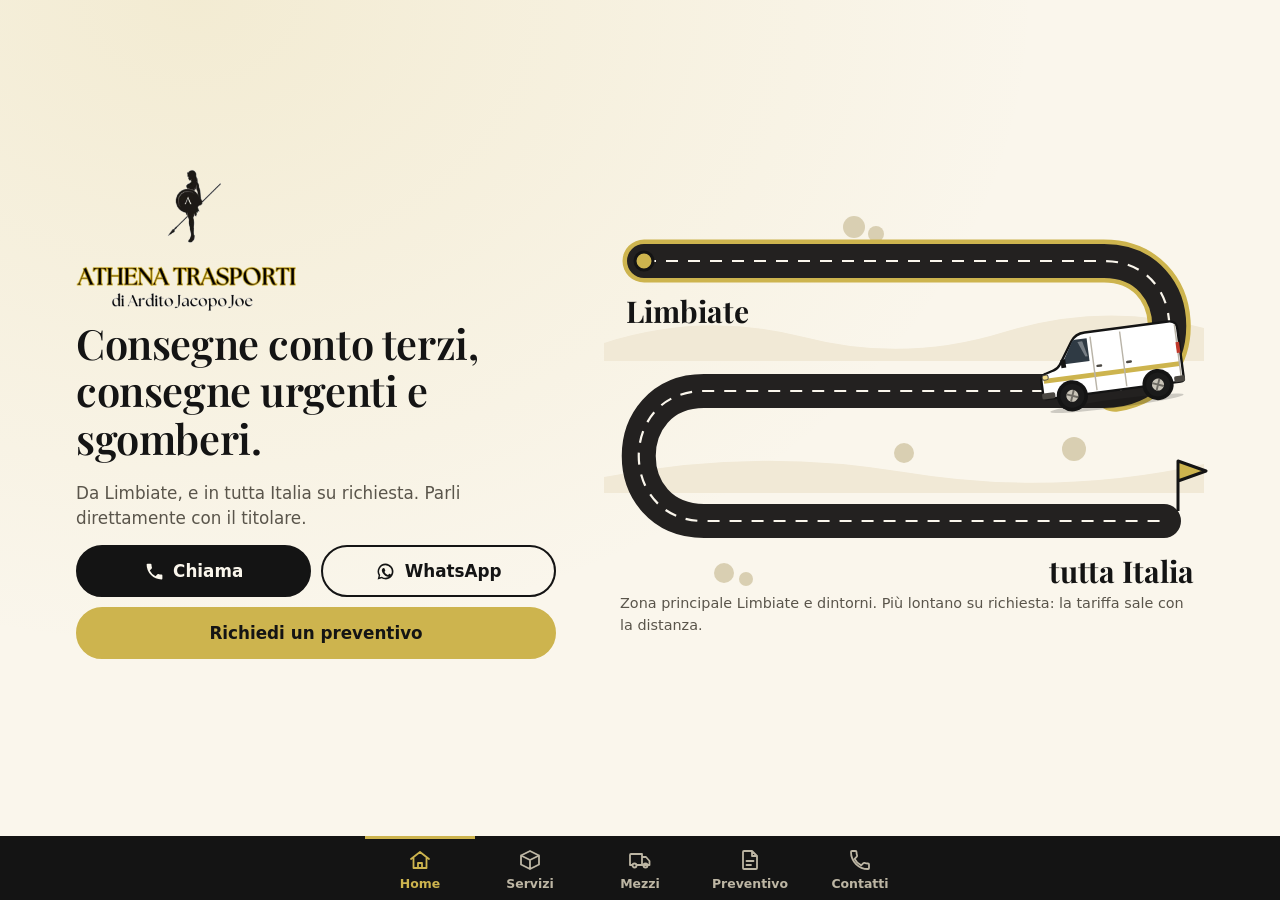
==== commit 051fab60: "preventivo: «Sono un'azienda» apre i dati della fattura; la conferma dice bonifico a 30 giorni" ====
--- a/index.html
+++ b/index.html
@@ -253,6 +253,15 @@
           <input type="email" name="mail" autocomplete="email">
         </label>
       </div>
+      <label class="consenso"><input type="checkbox" name="azienda" id="azienda"> <span>Sono un'azienda: mi serve la fattura</span></label>
+      <div id="dati-azienda" class="dati-azienda" hidden>
+        <label class="campo">Ragione sociale <input type="text" name="ragione_sociale" autocomplete="organization"></label>
+        <div class="campi-due">
+          <label class="campo">Partita IVA <input type="text" name="piva" inputmode="numeric" placeholder="11 cifre"></label>
+          <label class="campo">Codice destinatario o PEC <input type="text" name="sdi_pec" placeholder="es. ABC1234"></label>
+        </div>
+        <label class="campo">Sede <input type="text" name="sede" autocomplete="street-address"></label>
+      </div>
       <label class="consenso"><input type="checkbox" name="consenso" required> <span>Usate i miei dati solo per mandarmi questo preventivo.</span></label>
       <label class="trappola" aria-hidden="true">Sito <input type="text" name="sito" tabindex="-1" autocomplete="off"></label>
 
--- a/css/stile.css
+++ b/css/stile.css
@@ -326,3 +326,30 @@
 
 /* ingombro: le scelte spente con lo sgombero */
 .scelte input:disabled + span { opacity: .35; }
+
+/* la pagina per scegliere il giorno (prenota.html, 27 settembre) */
+.prenota { max-width: 560px; margin: 0 auto; padding: 20px 16px 40px; display: grid; gap: 14px; }
+.prenota h1 { font-family: var(--titoli); margin: 0; }
+.prenota-logo img { width: 150px; height: auto; display: block; }
+.prenota-riepilogo { background: var(--carta); border: 1.5px solid rgba(20, 20, 20, .15); border-radius: 12px; padding: 12px 14px; }
+.prenota-riepilogo p { margin: 0; }
+.prenota-prezzo { font-family: var(--titoli); font-size: 1.8rem; color: var(--oro-testo); }
+.prenota-sotto { font-size: 1rem; margin: 6px 0 0; }
+.prenota-nota { margin: 0; font-size: .9rem; }
+.prenota-giorni { display: grid; grid-template-columns: repeat(auto-fill, minmax(62px, 1fr)); gap: 8px; }
+.prenota-giorno { display: grid; justify-items: center; padding: 6px 2px; min-height: 64px; border: 1.5px solid rgba(20, 20, 20, .35); border-radius: 10px; background: var(--carta); color: var(--nero); font: inherit; cursor: pointer; }
+.prenota-giorno small { font-size: .72rem; }
+.prenota-giorno strong { font-size: 1.15rem; }
+.prenota-giorno[aria-pressed="true"] { background: var(--nero); color: var(--avorio); box-shadow: inset 0 -3px 0 var(--oro); }
+.prenota-giorno:disabled { opacity: .3; cursor: not-allowed; }
+.prenota-fasce { grid-template-columns: repeat(2, 1fr); }
+.prenota #conferma { width: 100%; }
+
+/* la caparra (27 settembre) */
+.prenota-paga { display: grid; gap: 8px; }
+.prenota-paga-dati { word-break: break-all; }
+.prenota-copia { margin-left: 6px; padding: 2px 10px; border: 1.5px solid rgba(20, 20, 20, .35); border-radius: 8px; background: var(--carta); font: inherit; font-size: .85rem; cursor: pointer; }
+
+/* i dati della fattura (27 settembre) */
+.dati-azienda { display: grid; gap: 10px; }
+.dati-azienda[hidden] { display: none; }
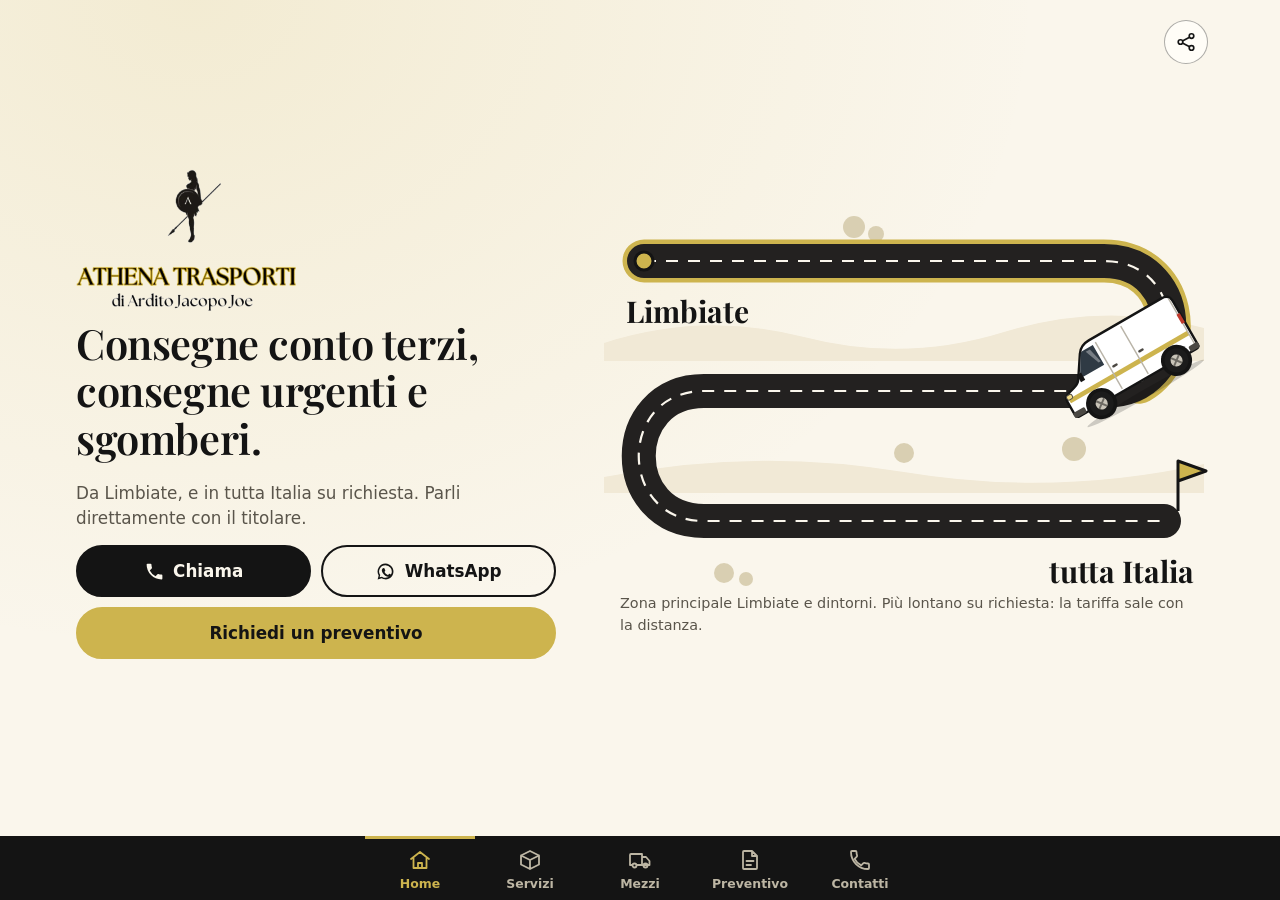
==== commit 2b752eb5: "condividi: tastino in Home e «Consiglia Athena Trasporti» nei Contatti; link a @athenatrasporti (reg" ====
--- a/index.html
+++ b/index.html
@@ -55,6 +55,7 @@
 <!-- HOME -->
 <section class="scheda scheda-home" id="home" aria-labelledby="home-titolo">
   <div class="dentro">
+   <button type="button" class="condividi-tondo" data-condividi aria-label="Condividi il sito di Athena Trasporti"><svg viewBox="0 0 24 24" aria-hidden="true" class="icona icona-tratto"><path d="M8.6 10.6 15.4 7 M8.6 13.4l6.8 3.6"/><circle cx="18" cy="5.5" r="2.5"/><circle cx="6" cy="12" r="2.5"/><circle cx="18" cy="18.5" r="2.5"/></svg></button>
    <div class="home-testo">
     <picture class="home-logo">
       <source srcset="img/logo.webp" type="image/webp">
@@ -302,7 +303,19 @@
       <dd><a href="mailto:jja.athenatrasporti@gmail.com">jja.athenatrasporti@gmail.com</a></dd>
       <dt>Zona</dt>
       <dd>Limbiate e dintorni; in tutta Italia su richiesta, con preventivo</dd>
+      <dt>Instagram</dt>
+      <dd><a href="https://www.instagram.com/athenatrasporti/" rel="noopener">@athenatrasporti</a></dd>
     </dl>
+
+    <div class="consiglia">
+      <h3>Consiglia Athena Trasporti</h3>
+      <p>Conosci qualcuno che deve spostare qualcosa? Mandagli il sito.</p>
+      <div class="azioni">
+        <button type="button" class="pulsante pulsante-oro" data-condividi><svg viewBox="0 0 24 24" aria-hidden="true" class="icona icona-tratto"><path d="M8.6 10.6 15.4 7 M8.6 13.4l6.8 3.6"/><circle cx="18" cy="5.5" r="2.5"/><circle cx="6" cy="12" r="2.5"/><circle cx="18" cy="18.5" r="2.5"/></svg>Condividi</button>
+        <a class="pulsante pulsante-bordo" id="condividi-wa" href="https://wa.me/?text=Athena%20Trasporti%20%E2%80%94%20consegne%2C%20urgenze%20e%20sgomberi%20da%20Limbiate%3A%20https%3A%2F%2Fjjoeboy93.github.io%2Fathena-trasporti%2F">WhatsApp</a>
+      </div>
+      <p class="esito" id="condividi-esito" role="status" aria-live="polite"></p>
+    </div>
 
     <footer class="piede">
       <picture>
--- a/css/stile.css
+++ b/css/stile.css
@@ -353,3 +353,17 @@
 /* i dati della fattura (27 settembre) */
 .dati-azienda { display: grid; gap: 10px; }
 .dati-azienda[hidden] { display: none; }
+
+/* il bonifico per chi non ha PayPal (27 settembre) */
+.prenota-bonifico { display: grid; gap: 6px; border-top: 1px solid rgba(20, 20, 20, .15); padding-top: 10px; margin-top: 4px; }
+.prenota-bonifico[hidden] { display: none; }
+
+/* condividere il sito (27 settembre) */
+.scheda-home .dentro { position: relative; }
+.condividi-tondo { position: absolute; top: 0; right: 12px; width: 44px; height: 44px; border-radius: 50%; border: 1.5px solid rgba(20, 20, 20, .35); background: var(--carta); color: var(--nero); display: grid; place-items: center; cursor: pointer; padding: 0; }
+.condividi-tondo .icona { width: 22px; height: 22px; margin: 0; }
+.consiglia { margin-top: 18px; padding: 14px; border: 1.5px solid rgba(122, 97, 22, .3); border-radius: 12px; background: var(--carta); }
+.consiglia h3 { margin: 0 0 4px; font-family: var(--titoli); }
+.consiglia p { margin: 0 0 10px; }
+.consiglia .pulsante .icona { margin-right: 6px; }
+.icona-tratto { fill: none; stroke: currentColor; stroke-width: 1.8; stroke-linecap: round; }
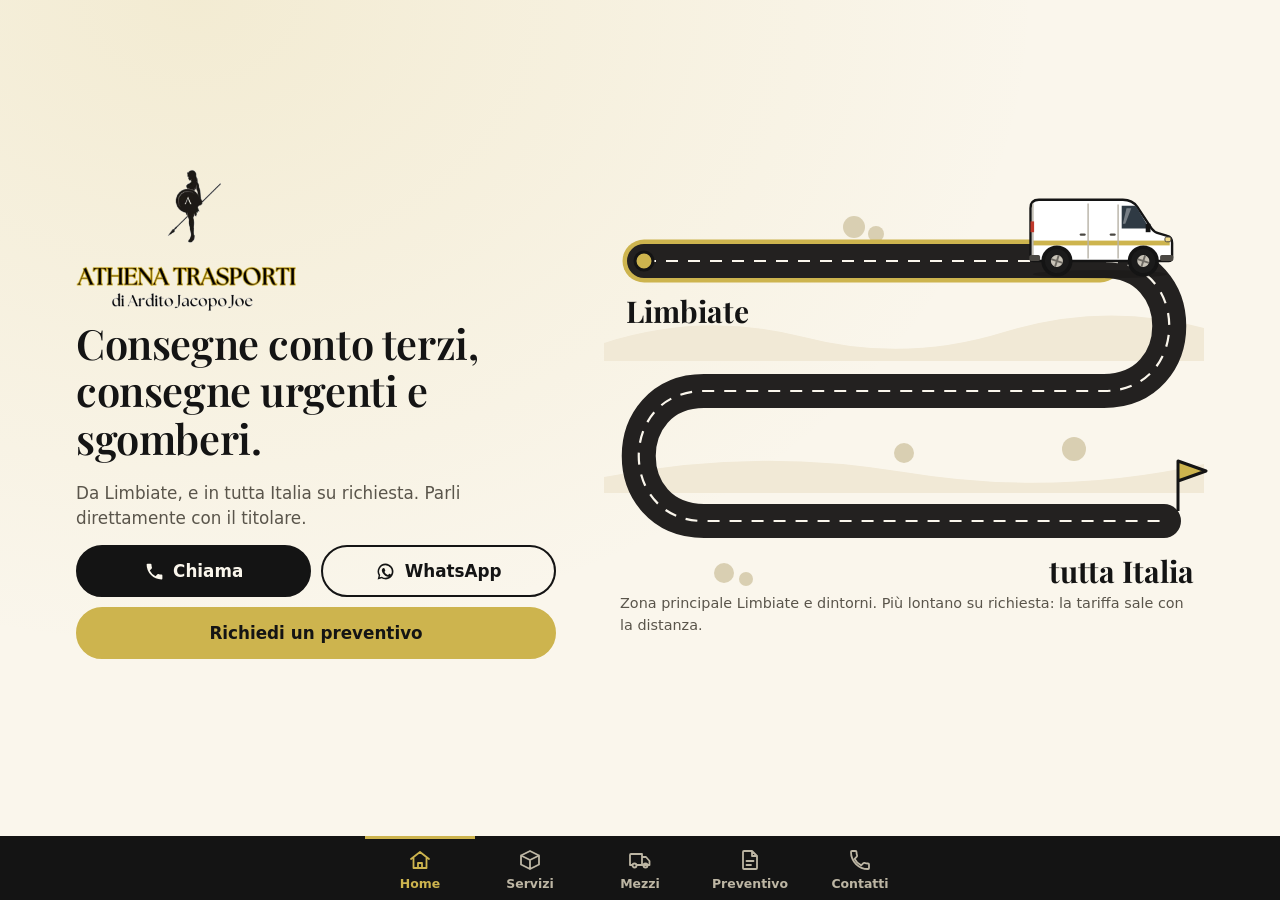
==== commit e69287b2: "condividi: solo nei Contatti (JJ), tolto il tastino dalla Home" ====
--- a/index.html
+++ b/index.html
@@ -55,7 +55,6 @@
 <!-- HOME -->
 <section class="scheda scheda-home" id="home" aria-labelledby="home-titolo">
   <div class="dentro">
-   <button type="button" class="condividi-tondo" data-condividi aria-label="Condividi il sito di Athena Trasporti"><svg viewBox="0 0 24 24" aria-hidden="true" class="icona icona-tratto"><path d="M8.6 10.6 15.4 7 M8.6 13.4l6.8 3.6"/><circle cx="18" cy="5.5" r="2.5"/><circle cx="6" cy="12" r="2.5"/><circle cx="18" cy="18.5" r="2.5"/></svg></button>
    <div class="home-testo">
     <picture class="home-logo">
       <source srcset="img/logo.webp" type="image/webp">
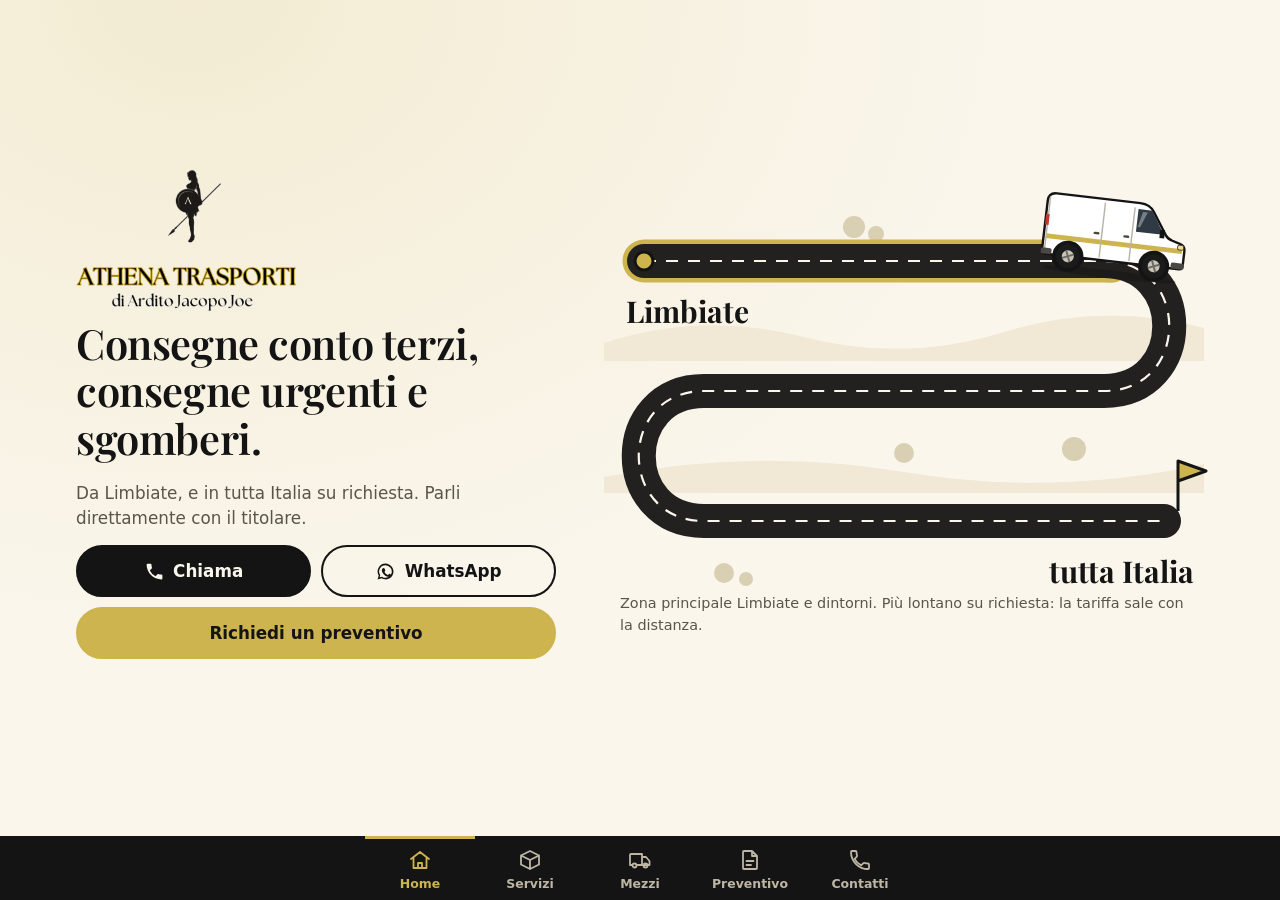
==== commit 8f057887: "Segui la spedizione: traccia.html chiede lo stato alla porta di JJA-VIS col codice AT-XXXXX (JJ, 12/" ====
--- a/index.html
+++ b/index.html
@@ -307,6 +307,7 @@
     </dl>
 
     <div class="consiglia">
+      <p class="oppure">Hai un codice di spedizione? <a class="collegamento" href="traccia.html">Segui la spedizione</a>.</p>
       <h3>Consiglia Athena Trasporti</h3>
       <p>Conosci qualcuno che deve spostare qualcosa? Mandagli il sito.</p>
       <div class="azioni">
--- a/css/stile.css
+++ b/css/stile.css
@@ -367,3 +367,10 @@
 .consiglia p { margin: 0 0 10px; }
 .consiglia .pulsante .icona { margin-right: 6px; }
 .icona-tratto { fill: none; stroke: currentColor; stroke-width: 1.8; stroke-linecap: round; }
+
+/* il tracciamento (traccia.html, 12/10) */
+.traccia-cerca { display: grid; gap: 8px; }
+.traccia-cerca input { font: inherit; font-size: 1.2rem; letter-spacing: .08em; text-transform: uppercase; padding: 10px 12px; border: 1.5px solid rgba(20, 20, 20, .35); border-radius: 10px; background: var(--carta); color: var(--nero); }
+.traccia-passi { list-style: none; margin: 8px 0 0; padding: 0; display: grid; gap: 6px; }
+.traccia-passi li { opacity: .7; }
+.traccia-passi li.adesso { opacity: 1; font-weight: 700; }
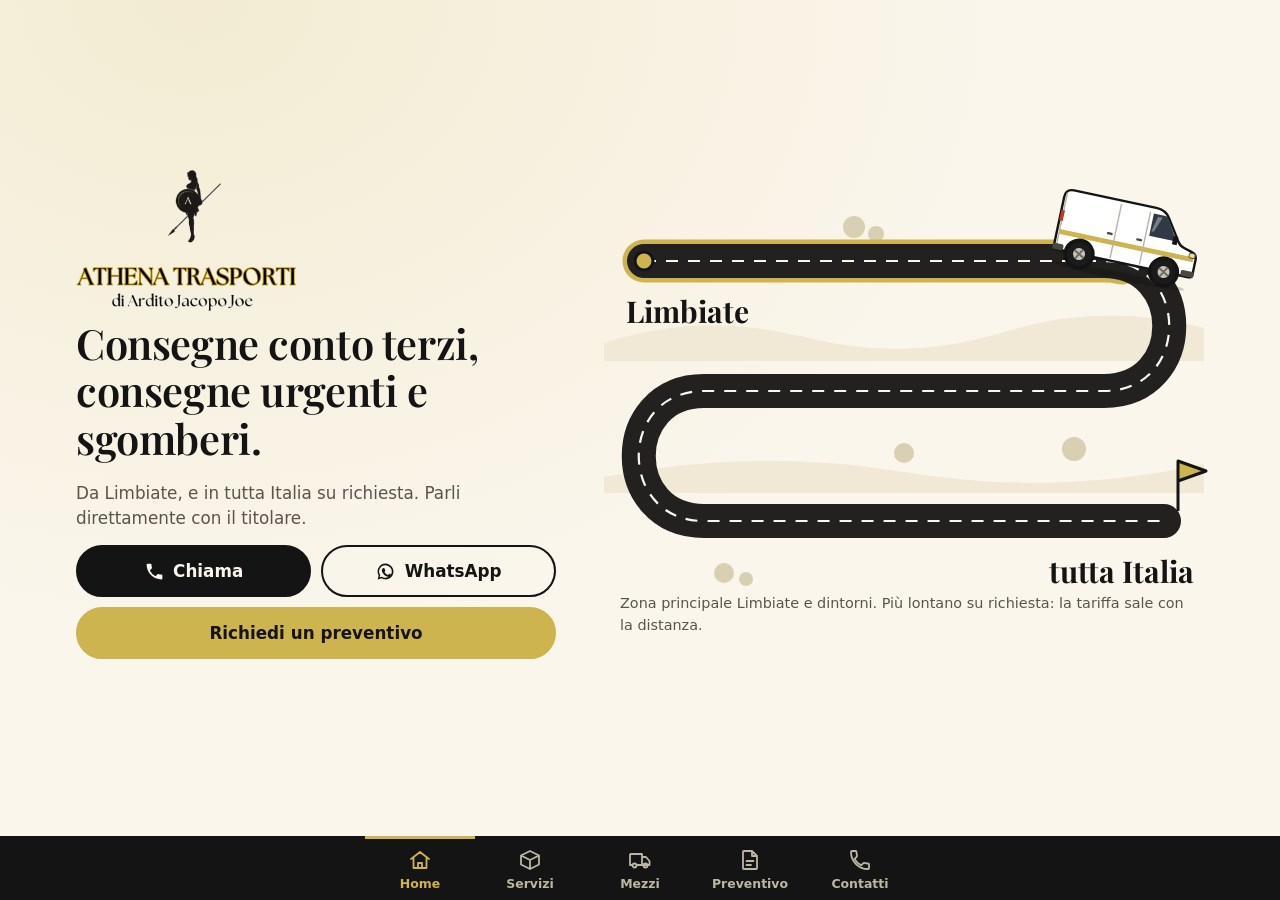
==== commit a9db06d9: "Contatti: «Chi c'è dietro», con il link alla storia per intero su JJA-VIS (JJ, 16/10)" ====
--- a/index.html
+++ b/index.html
@@ -306,6 +306,12 @@
       <dd><a href="https://www.instagram.com/athenatrasporti/" rel="noopener">@athenatrasporti</a></dd>
     </dl>
 
+    <div class="chi-dietro">
+      <h3>Chi c'è dietro</h3>
+      <p>Athena Trasporti è Jacopo Joe Ardito, in persona. Gestore dei Trasporti con licenza internazionale, più di 500.000 km guidati, tre anni da corriere espresso a 120 fermate al giorno con tutti i 30 punti sulla patente, e un diploma di guida avanzata in pista. Prima ancora, cucine professionali e sei anni di trattative immobiliari: ho imparato che la puntualità e la parola data valgono più di tutto. Quando mi affidi qualcosa, te lo porto io.</p>
+      <p class="oppure"><a class="collegamento" href="https://jjoeboy93.github.io/JJA-VIS/chi-sono.html">La mia storia per intero</a></p>
+    </div>
+
     <div class="consiglia">
       <p class="oppure">Hai un codice di spedizione? <a class="collegamento" href="traccia.html">Segui la spedizione</a>.</p>
       <h3>Consiglia Athena Trasporti</h3>
--- a/css/stile.css
+++ b/css/stile.css
@@ -374,3 +374,7 @@
 .traccia-passi { list-style: none; margin: 8px 0 0; padding: 0; display: grid; gap: 6px; }
 .traccia-passi li { opacity: .7; }
 .traccia-passi li.adesso { opacity: 1; font-weight: 700; }
+
+/* chi c'è dietro (16/10) */
+.chi-dietro { margin: 28px 0 8px; }
+.chi-dietro h3 { margin-bottom: 6px; }
